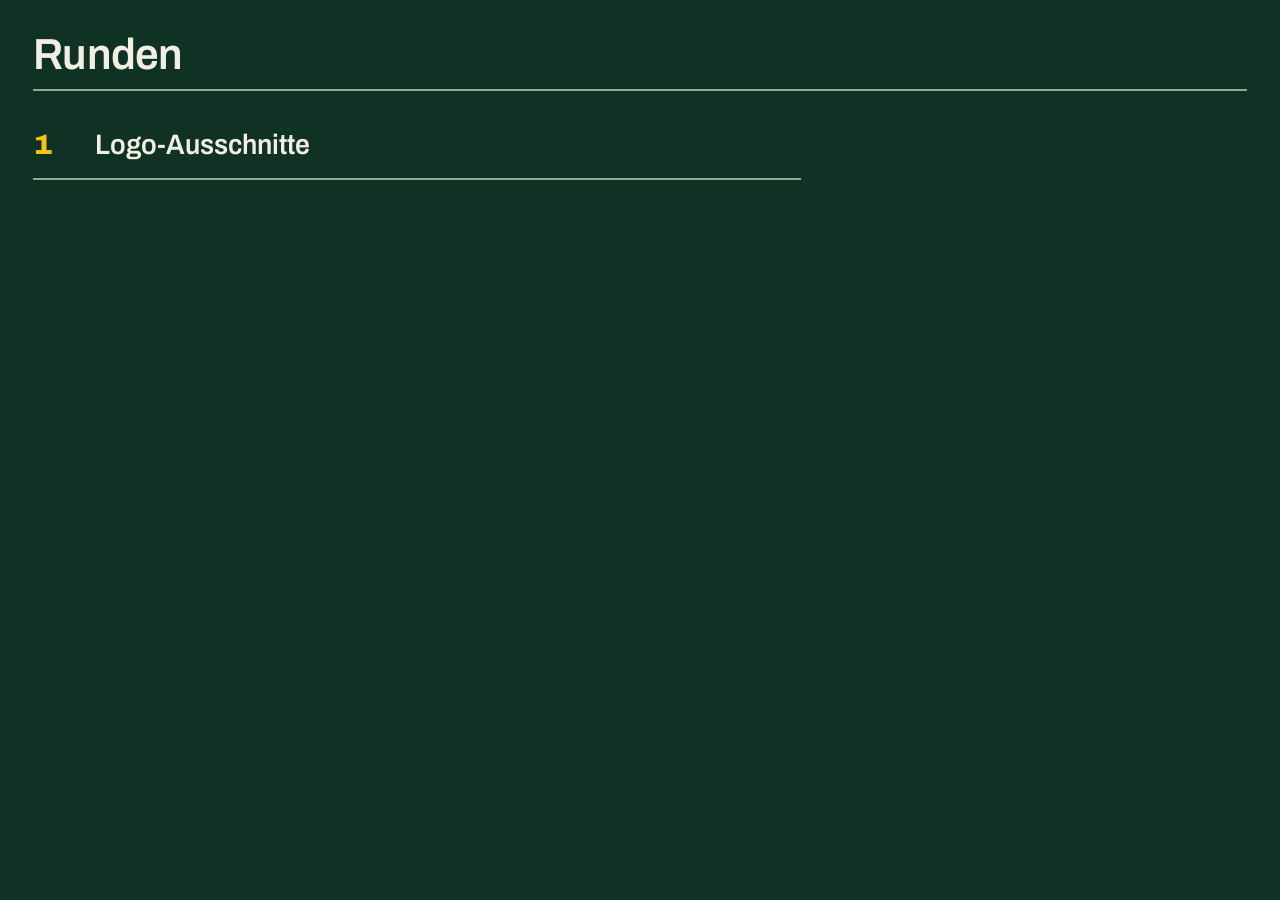
==== index.html @ 3036431a "Add cropped-logo quiz round Six company logos shown as hard crops on a shared board. Space arms the " ====
<!doctype html>
<html lang="de">
<head>
<meta charset="utf-8">
<meta name="viewport" content="width=device-width, initial-scale=1">
<title>Pubquiz</title>
<link rel="stylesheet" href="assets/css/base.css">
<style>
	.rounds {
		margin: 0;
		padding: 0;
		list-style: none;
		align-self: start;
		max-width: 48rem;
	}

	.rounds a {
		display: flex;
		align-items: baseline;
		gap: 0.8em;
		padding: 1.1rem 0;
		border-bottom: 2px solid var(--rule);
		color: var(--paper);
		font-size: clamp(1.1rem, 2.2vw, 1.9rem);
		font-weight: 600;
		font-stretch: 92%;
		text-decoration: none;
	}

	.rounds a:hover {
		color: var(--accent);
		border-bottom-color: var(--accent);
	}

	.rounds b {
		flex: none;
		min-width: 1.4em;
		color: var(--accent);
		font-weight: 800;
		font-stretch: 115%;
		font-variant-numeric: tabular-nums;
	}
</style>
</head>
<body>

<div class="stage">
	<header class="stage__head">
		<h1 class="stage__title">Runden</h1>
	</header>

	<ul class="rounds">
		<li><a href="rounds/logos.html"><b>1</b> Logo-Ausschnitte</a></li>
	</ul>

	<footer></footer>
</div>

</body>
</html>
---- assets/css/base.css ----
/* Schrift, Farben und Seitengerüst. Von allen Runden geteilt. */

@font-face {
	font-family: Archivo;
	src: url(../fonts/archivo-latin.woff2) format('woff2');
	font-weight: 400 900;
	font-stretch: 62% 125%;
	font-display: swap;
	unicode-range: U+0000-00FF, U+0131, U+0152-0153, U+2000-206F, U+20AC, U+2122, U+2212;
}

@font-face {
	font-family: Archivo;
	src: url(../fonts/archivo-latin-ext.woff2) format('woff2');
	font-weight: 400 900;
	font-stretch: 62% 125%;
	font-display: swap;
	unicode-range: U+0100-02BA, U+02BD-02C5, U+1E00-1E9F, U+2020, U+20A0-20AB;
}

/*
 * Die drei Werte oben sind die ganze Farbsteuerung. Alles andere wird daraus
 * gemischt, eine neue Hauptfarbe braucht also genau eine geänderte Zeile.
 */
:root {
	--brand: #1d4d38;
	--accent: #f3c518;
	--paper: #f1eee3;

	--ground: color-mix(in oklab, var(--brand) 58%, #03100a);
	--raised: color-mix(in oklab, var(--brand) 88%, #03100a);
	--rule: color-mix(in oklab, var(--brand) 42%, var(--paper));
	--dim: color-mix(in oklab, var(--paper) 74%, var(--brand));
	--ink: #171309;

	--gap: clamp(0.75rem, 1.6vw, 1.75rem);
	--pad: clamp(1rem, 2.6vw, 2.75rem);
}

*,
*::before,
*::after {
	box-sizing: border-box;
}

html,
body {
	height: 100%;
}

body {
	margin: 0;
	background: var(--ground);
	color: var(--paper);
	font-family: Archivo, system-ui, sans-serif;
	font-synthesis: none;
	-webkit-font-smoothing: antialiased;
}

:focus-visible {
	outline: 3px solid var(--accent);
	outline-offset: 3px;
}

.stage {
	min-height: 100svh;
	display: grid;
	grid-template-rows: auto minmax(0, 1fr) auto;
	gap: var(--gap);
	padding: var(--pad);
}

.stage__head {
	display: flex;
	flex-wrap: wrap;
	align-items: baseline;
	justify-content: space-between;
	gap: 0.5rem 1.5rem;
	padding-bottom: calc(var(--gap) * 0.6);
	border-bottom: 2px solid var(--rule);
}

.stage__title {
	margin: 0;
	font-size: clamp(1.5rem, 3.4vw, 3rem);
	font-weight: 600;
	font-stretch: 96%;
	letter-spacing: -0.02em;
	line-height: 1;
}

.stage__aside {
	margin: 0;
	color: var(--dim);
	font-size: clamp(0.85rem, 1.2vw, 1.125rem);
	font-stretch: 88%;
	letter-spacing: 0.01em;
}

/* Hinweis für die Person am Laptop. Blendet sich aus, bevor der Raum hinschaut. */
.hint {
	display: flex;
	align-items: center;
	gap: 0.9rem;
	color: var(--dim);
	font-size: 0.9rem;
	font-stretch: 88%;
	animation: hint-out 900ms 7s both;
}

.hint kbd {
	display: inline-block;
	padding: 0.15em 0.5em;
	border: 1px solid var(--rule);
	color: var(--paper);
	font: inherit;
	font-stretch: 100%;
	font-weight: 600;
}

@keyframes hint-out {
	to {
		opacity: 0;
		visibility: hidden;
	}
}

@media (prefers-reduced-motion: reduce) {
	*,
	*::before,
	*::after {
		animation-duration: 1ms !important;
		transition-duration: 1ms !important;
	}
}

/* Freigabe-Anzeige. Aus zwei Metern Entfernung nicht mehr zu sehen. */
.status {
	flex: none;
	width: 14px;
	height: 14px;
	background: var(--rule);
	transition: background 200ms ease;
}

[data-armed] .status {
	background: var(--accent);
}
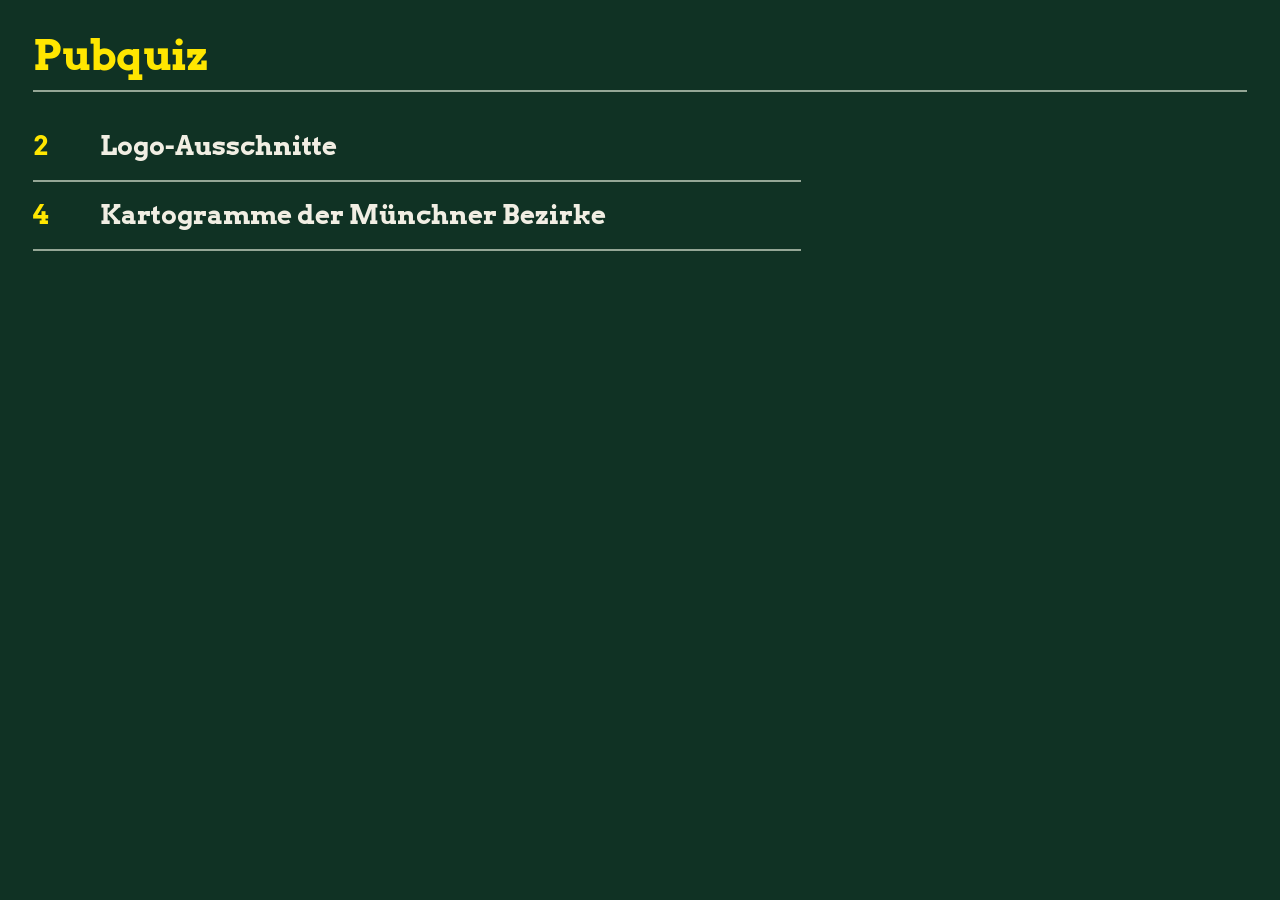
==== commit 2bd4fe3c: "Add cartogram round, fix crop determinism, switch display face to Arvo The crop window now has a fix" ====
--- a/index.html
+++ b/index.html
@@ -15,15 +15,15 @@
 	}
 
 	.rounds a {
+		font-family: Arvo, Georgia, serif;
 		display: flex;
 		align-items: baseline;
 		gap: 0.8em;
 		padding: 1.1rem 0;
 		border-bottom: 2px solid var(--rule);
 		color: var(--paper);
-		font-size: clamp(1.1rem, 2.2vw, 1.9rem);
-		font-weight: 600;
-		font-stretch: 92%;
+		font-size: clamp(1rem, 2vw, 1.7rem);
+		font-weight: 700;
 		text-decoration: none;
 	}
 
@@ -34,10 +34,9 @@
 
 	.rounds b {
 		flex: none;
-		min-width: 1.4em;
+		min-width: 1.8em;
 		color: var(--accent);
-		font-weight: 800;
-		font-stretch: 115%;
+		font-weight: 700;
 		font-variant-numeric: tabular-nums;
 	}
 </style>
@@ -46,11 +45,12 @@
 
 <div class="stage">
 	<header class="stage__head">
-		<h1 class="stage__title">Runden</h1>
+		<h1 class="stage__title">Pubquiz</h1>
 	</header>
 
 	<ul class="rounds">
-		<li><a href="rounds/logos.html"><b>1</b> Logo-Ausschnitte</a></li>
+		<li><a href="rounds/logos.html"><b>2</b> Logo-Ausschnitte</a></li>
+		<li><a href="rounds/kartogramme.html"><b>4</b> Kartogramme der Münchner Bezirke</a></li>
 	</ul>
 
 	<footer></footer>
--- a/assets/css/base.css
+++ b/assets/css/base.css
@@ -1,5 +1,15 @@
-/* Schrift, Farben und Seitengerüst. Von allen Runden geteilt. */
+/* Schrift, Farben und Seitengerüst. Von allen Aufgaben geteilt. */
 
+/* Arvo trägt die Überschriften und die Marken A, B, C. */
+@font-face {
+	font-family: Arvo;
+	src: url(../fonts/arvo-700.woff2) format('woff2');
+	font-weight: 700;
+	font-display: swap;
+	unicode-range: U+0000-00FF, U+0131, U+0152-0153, U+2000-206F, U+20AC, U+2122, U+2212;
+}
+
+/* Archivo trägt den Kleinkram: Hinweise, Werte, Listen. */
 @font-face {
 	font-family: Archivo;
 	src: url(../fonts/archivo-latin.woff2) format('woff2');
@@ -24,7 +34,7 @@
  */
 :root {
 	--brand: #1d4d38;
-	--accent: #f3c518;
+	--accent: #ffe600;
 	--paper: #f1eee3;
 
 	--ground: color-mix(in oklab, var(--brand) 58%, #03100a);
@@ -35,6 +45,11 @@
 
 	--gap: clamp(0.75rem, 1.6vw, 1.75rem);
 	--pad: clamp(1rem, 2.6vw, 2.75rem);
+
+	/* Alles an Höhe, was nicht Brett ist: Seitenrand, Kopf, Fuß, Zwischenräume.
+	   Einziger Schätzwert im Layout — er deckelt die Brettbreite so, dass zwei
+	   Reihen noch auf den Schirm passen. */
+	--chrome: 15rem;
 }
 
 *,
@@ -82,19 +97,53 @@
 
 .stage__title {
 	margin: 0;
-	font-size: clamp(1.5rem, 3.4vw, 3rem);
-	font-weight: 600;
-	font-stretch: 96%;
-	letter-spacing: -0.02em;
-	line-height: 1;
+	color: var(--accent);
+	font-family: Arvo, Georgia, serif;
+	font-size: clamp(1.35rem, 3.3vw, 3.2rem);
+	font-weight: 700;
+	letter-spacing: -0.015em;
+	line-height: 1.05;
 }
 
-.stage__aside {
-	margin: 0;
+.stage__task {
+	flex: none;
+	display: flex;
+	align-items: center;
+	gap: 0.8rem;
 	color: var(--dim);
 	font-size: clamp(0.85rem, 1.2vw, 1.125rem);
 	font-stretch: 88%;
-	letter-spacing: 0.01em;
+	letter-spacing: 0.04em;
+	text-transform: uppercase;
+	white-space: nowrap;
+}
+
+/* Freigabe-Anzeige. Aus zwei Metern Entfernung nicht mehr zu sehen. */
+.status {
+	flex: none;
+	width: 14px;
+	height: 14px;
+	background: var(--rule);
+	transition: background 200ms ease;
+}
+
+[data-armed] .status {
+	background: var(--accent);
+}
+
+/* Erklärung für den Raum: bleibt stehen, solange die Aufgabe läuft. */
+.note {
+	max-width: 62ch;
+	margin: 0 0 0.55rem;
+	color: var(--dim);
+	font-size: clamp(0.85rem, 1.15vw, 1.05rem);
+	font-stretch: 92%;
+	line-height: 1.5;
+}
+
+.note b {
+	color: var(--accent);
+	font-weight: 700;
 }
 
 /* Hinweis für die Person am Laptop. Blendet sich aus, bevor der Raum hinschaut. */
@@ -102,6 +151,7 @@
 	display: flex;
 	align-items: center;
 	gap: 0.9rem;
+	margin: 0;
 	color: var(--dim);
 	font-size: 0.9rem;
 	font-stretch: 88%;
@@ -133,16 +183,3 @@
 		transition-duration: 1ms !important;
 	}
 }
-
-/* Freigabe-Anzeige. Aus zwei Metern Entfernung nicht mehr zu sehen. */
-.status {
-	flex: none;
-	width: 14px;
-	height: 14px;
-	background: var(--rule);
-	transition: background 200ms ease;
-}
-
-[data-armed] .status {
-	background: var(--accent);
-}
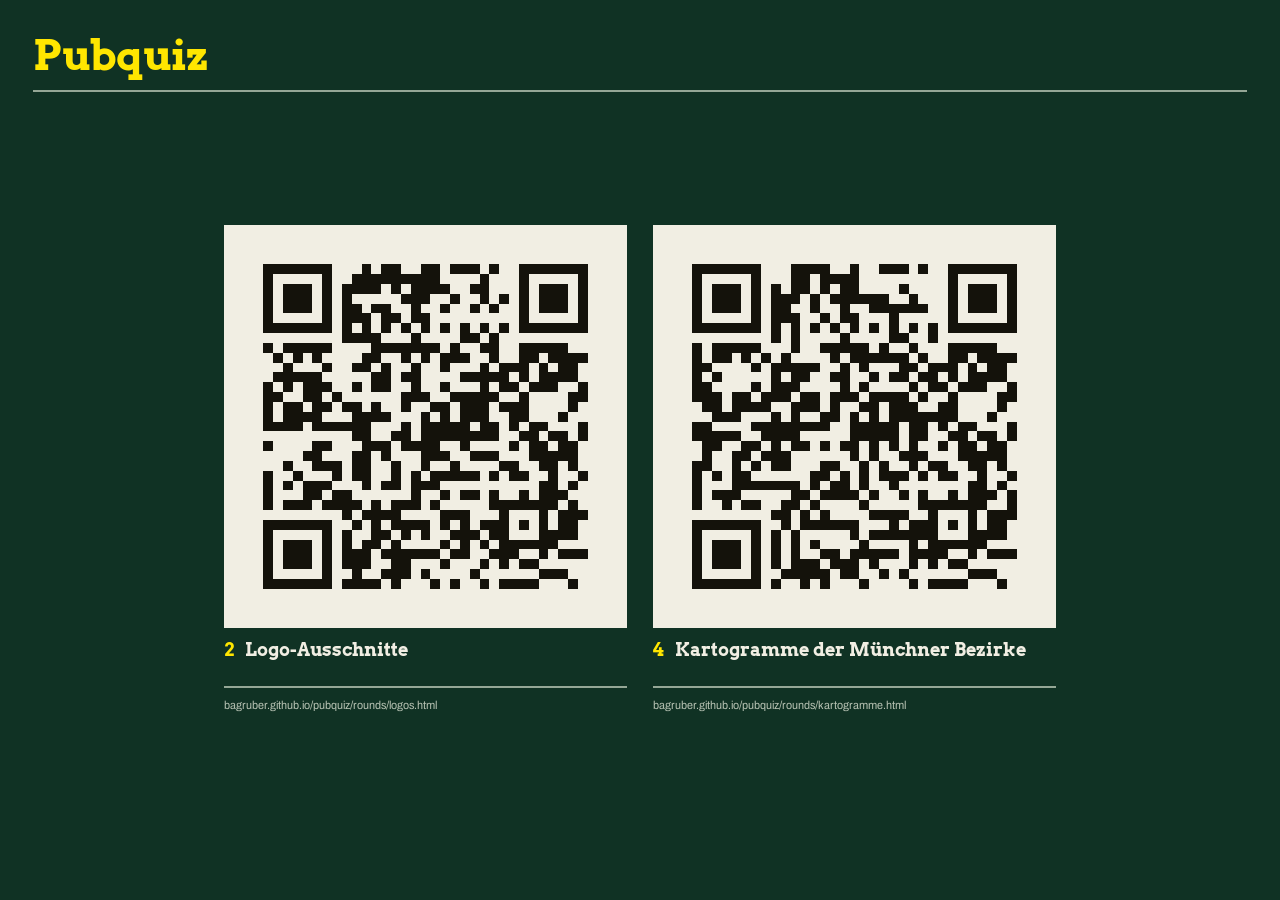
==== commit 5616fee8: "Add area reference map and QR codes to the overview The four cartograms had no baseline: without kno" ====
--- a/index.html
+++ b/index.html
@@ -6,38 +6,69 @@
 <title>Pubquiz</title>
 <link rel="stylesheet" href="assets/css/base.css">
 <style>
-	.rounds {
-		margin: 0;
+	.tasks {
+		display: grid;
+		grid-template-columns: repeat(auto-fit, minmax(15rem, 1fr));
+		gap: var(--gap) calc(var(--gap) * 1.3);
+		align-content: center;
+		justify-content: center;
+		width: 100%;
+		max-width: 52rem;
+		margin-inline: auto;
 		padding: 0;
 		list-style: none;
-		align-self: start;
-		max-width: 48rem;
 	}
 
-	.rounds a {
-		font-family: Arvo, Georgia, serif;
-		display: flex;
-		align-items: baseline;
-		gap: 0.8em;
-		padding: 1.1rem 0;
-		border-bottom: 2px solid var(--rule);
+	.tasks a {
+		display: grid;
+		gap: 0.7rem;
 		color: var(--paper);
-		font-size: clamp(1rem, 2vw, 1.7rem);
-		font-weight: 700;
 		text-decoration: none;
 	}
 
-	.rounds a:hover {
+	/* Der QR-Code sitzt im selben Papierfenster wie die Felder der Aufgaben. */
+	.tasks img {
+		display: block;
+		width: 100%;
+		aspect-ratio: 1;
+		background: var(--paper);
+	}
+
+	/* Zwei Zeilen Platz, damit die Linien beider Karten auf einer Höhe liegen. */
+	.tasks span {
+		display: flex;
+		align-items: baseline;
+		gap: 0.6em;
+		min-height: 2.7em;
+		padding-bottom: 0.3em;
+		border-bottom: 2px solid var(--rule);
+		font-family: Arvo, Georgia, serif;
+		font-size: clamp(0.9rem, 1.4vw, 1.35rem);
+		font-weight: 700;
+		transition: border-color 200ms ease;
+	}
+
+	.tasks b {
+		flex: none;
 		color: var(--accent);
+	}
+
+	.tasks a:hover span,
+	.tasks a:focus-visible span {
 		border-bottom-color: var(--accent);
 	}
 
-	.rounds b {
-		flex: none;
-		min-width: 1.8em;
-		color: var(--accent);
-		font-weight: 700;
-		font-variant-numeric: tabular-nums;
+	.tasks a:hover b {
+		color: var(--paper);
+	}
+
+	.tasks small {
+		display: block;
+		color: var(--dim);
+		font-family: Archivo, system-ui, sans-serif;
+		font-size: clamp(0.68rem, 0.9vw, 0.82rem);
+		font-stretch: 92%;
+		overflow-wrap: anywhere;
 	}
 </style>
 </head>
@@ -48,12 +79,27 @@
 		<h1 class="stage__title">Pubquiz</h1>
 	</header>
 
-	<ul class="rounds">
-		<li><a href="rounds/logos.html"><b>2</b> Logo-Ausschnitte</a></li>
-		<li><a href="rounds/kartogramme.html"><b>4</b> Kartogramme der Münchner Bezirke</a></li>
+	<ul class="tasks">
+		<li>
+			<a href="rounds/logos.html">
+				<img src="assets/qr/logos.svg" alt="QR-Code zu Aufgabe 2">
+				<span><b>2</b> Logo-Ausschnitte</span>
+				<small>bagruber.github.io/pubquiz/rounds/logos.html</small>
+			</a>
+		</li>
+		<li>
+			<a href="rounds/kartogramme.html">
+				<img src="assets/qr/kartogramme.svg" alt="QR-Code zu Aufgabe 4">
+				<span><b>4</b> Kartogramme der Münchner Bezirke</span>
+				<small>bagruber.github.io/pubquiz/rounds/kartogramme.html</small>
+			</a>
+		</li>
 	</ul>
 
-	<footer></footer>
+	<footer>
+		<p class="hint">Auf jeder Aufgabenseite: <kbd>Leer</kbd> schaltet das Auflösen frei,
+			<kbd>Esc</kbd> setzt zurück.</p>
+	</footer>
 </div>
 
 </body>
--- a/assets/css/base.css
+++ b/assets/css/base.css
@@ -146,6 +146,32 @@
 	font-weight: 700;
 }
 
+/* Referenzkarte plus Erklärung, nebeneinander im Fuß. */
+.key {
+	display: flex;
+	align-items: start;
+	gap: clamp(0.9rem, 1.8vw, 1.75rem);
+	margin-bottom: 0.6rem;
+}
+
+.key__map {
+	flex: none;
+	display: block;
+	width: clamp(140px, 18vw, 285px);
+	background: var(--paper);
+}
+
+.key__text {
+	min-width: 0;
+}
+
+.credit {
+	margin: 0 0 0.55rem;
+	color: color-mix(in oklab, var(--dim) 72%, var(--ground));
+	font-size: clamp(0.7rem, 0.9vw, 0.82rem);
+	font-stretch: 92%;
+}
+
 /* Hinweis für die Person am Laptop. Blendet sich aus, bevor der Raum hinschaut. */
 .hint {
 	display: flex;
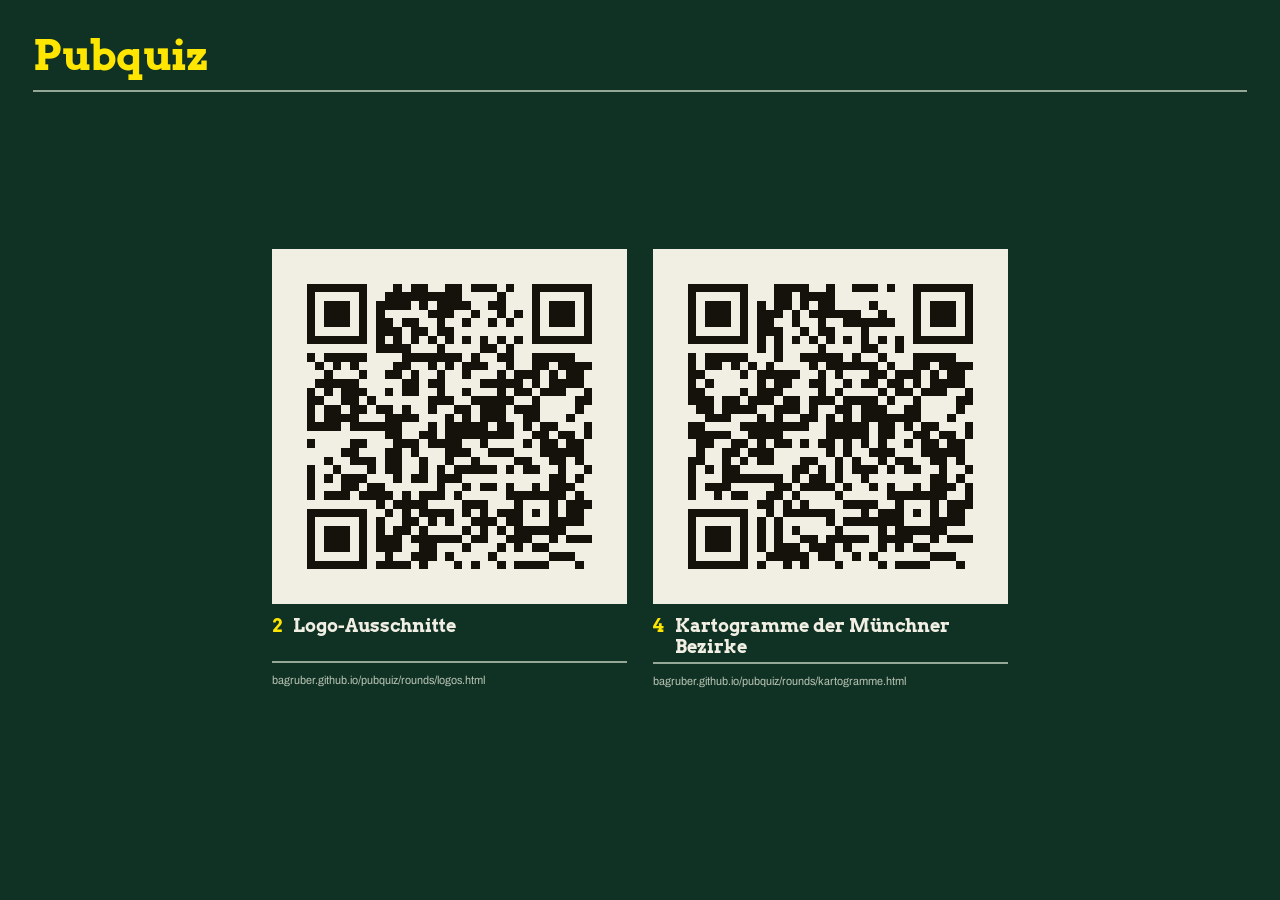
==== commit 21a0db7c: "Stop the overview grid from forcing the page wider than the screen repeat(auto-fit, minmax(15rem, 1f" ====
--- a/index.html
+++ b/index.html
@@ -6,17 +6,25 @@
 <title>Pubquiz</title>
 <link rel="stylesheet" href="assets/css/base.css">
 <style>
+	/* Spalten explizit statt auto-fit: minmax(15rem, …) setzt eine harte
+	   Mindestbreite, die auf schmalen Schirmen die ganze Seite breiter zwingt
+	   als den Schirm. minmax(0, 1fr) darf schrumpfen. */
 	.tasks {
 		display: grid;
-		grid-template-columns: repeat(auto-fit, minmax(15rem, 1fr));
+		grid-template-columns: repeat(2, minmax(0, 1fr));
 		gap: var(--gap) calc(var(--gap) * 1.3);
 		align-content: center;
-		justify-content: center;
 		width: 100%;
-		max-width: 52rem;
+		max-width: 46rem;
 		margin-inline: auto;
 		padding: 0;
 		list-style: none;
+	}
+
+	@media (max-width: 620px) {
+		.tasks {
+			grid-template-columns: minmax(0, 1fr);
+		}
 	}
 
 	.tasks a {
@@ -43,7 +51,7 @@
 		padding-bottom: 0.3em;
 		border-bottom: 2px solid var(--rule);
 		font-family: Arvo, Georgia, serif;
-		font-size: clamp(0.9rem, 1.4vw, 1.35rem);
+		font-size: clamp(1.05rem, 1.4vw, 1.35rem);
 		font-weight: 700;
 		transition: border-color 200ms ease;
 	}
--- a/assets/css/base.css
+++ b/assets/css/base.css
@@ -149,6 +149,7 @@
 /* Referenzkarte plus Erklärung, nebeneinander im Fuß. */
 .key {
 	display: flex;
+	flex-wrap: wrap;
 	align-items: start;
 	gap: clamp(0.9rem, 1.8vw, 1.75rem);
 	margin-bottom: 0.6rem;
@@ -175,8 +176,11 @@
 /* Hinweis für die Person am Laptop. Blendet sich aus, bevor der Raum hinschaut. */
 .hint {
 	display: flex;
+	/* Ohne Umbruch zwingt die Zeile auf dem Handy die ganze Seite breiter
+	   als den Schirm. */
+	flex-wrap: wrap;
 	align-items: center;
-	gap: 0.9rem;
+	gap: 0.35rem 0.9rem;
 	margin: 0;
 	color: var(--dim);
 	font-size: 0.9rem;
